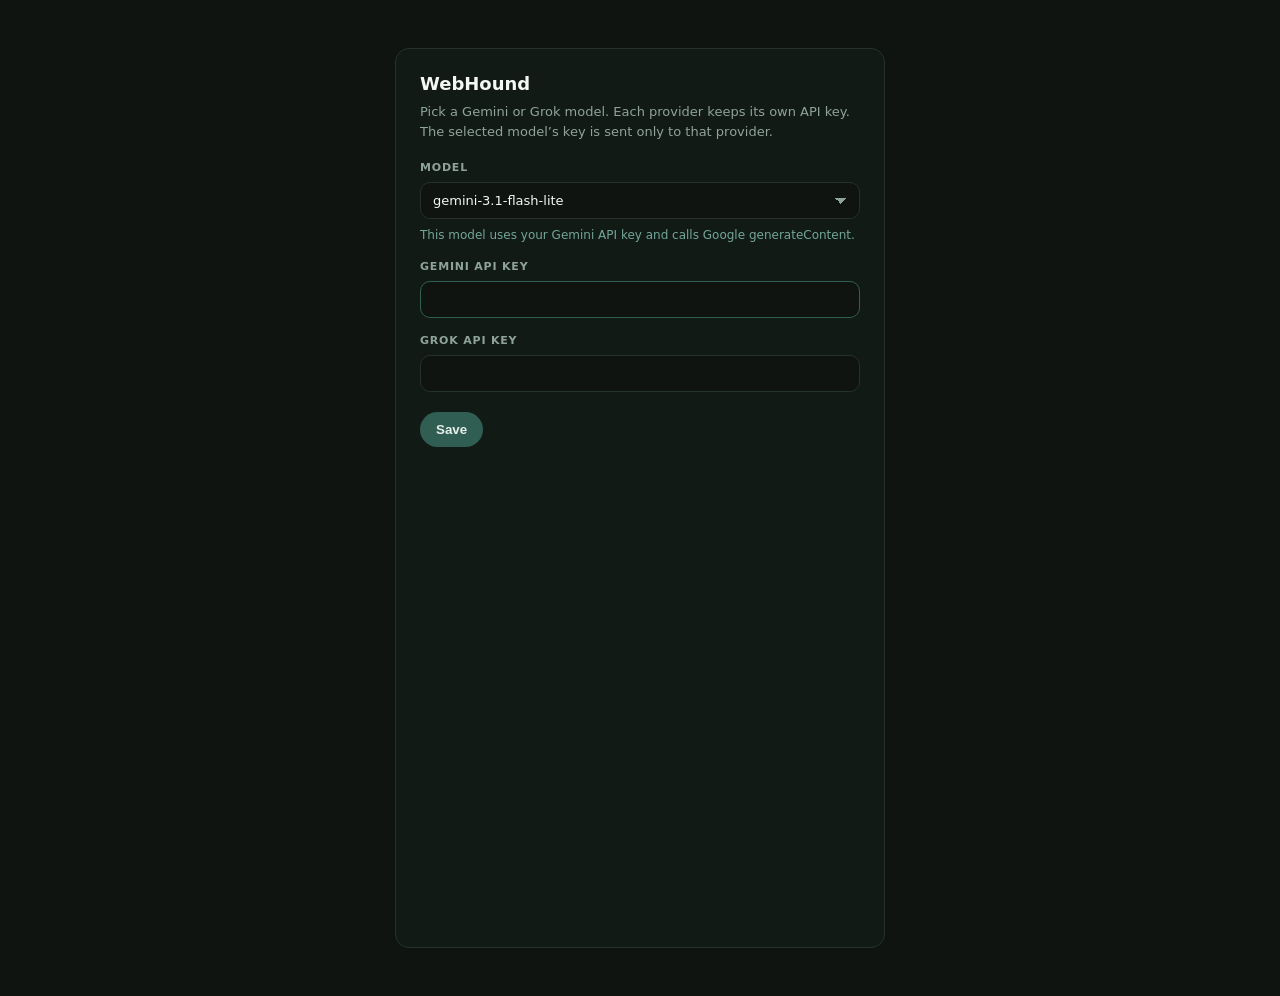
==== extension/options.html @ a402505d "initial commit" ====
<!DOCTYPE html>
<html lang="en">
  <head>
    <meta charset="UTF-8" />
    <title>WebHound options</title>
    <style>
      :root {
        color-scheme: dark;
      }
      body {
        margin: 0;
        min-height: 100vh;
        background: #0f1410;
        color: #f4f7f4;
        font-family: Inter, system-ui, sans-serif;
        display: flex;
        justify-content: center;
        padding: 48px 16px;
      }
      .card {
        width: min(440px, 100%);
        background: #121a16;
        border: 1px solid #24312d;
        border-radius: 14px;
        padding: 24px;
      }
      h1 {
        font-size: 18px;
        margin: 0 0 8px;
      }
      p {
        color: #8fa39a;
        font-size: 13px;
        line-height: 1.5;
        margin: 0 0 20px;
      }
      label {
        display: block;
        font-size: 11px;
        font-weight: 700;
        letter-spacing: 0.8px;
        text-transform: uppercase;
        color: #8fa39a;
        margin-bottom: 8px;
      }
      input,
      select {
        width: 100%;
        box-sizing: border-box;
        background: #0f1410;
        border: 1px solid #24312d;
        color: #f4f7f4;
        border-radius: 10px;
        padding: 10px 12px;
        font-size: 13px;
        font-family: inherit;
      }
      select {
        appearance: none;
        background-image: linear-gradient(45deg, transparent 50%, #8fa39a 50%),
          linear-gradient(135deg, #8fa39a 50%, transparent 50%);
        background-position:
          calc(100% - 18px) 50%,
          calc(100% - 12px) 50%;
        background-size:
          6px 6px,
          6px 6px;
        background-repeat: no-repeat;
      }
      .field {
        margin-bottom: 16px;
      }
      .field.active-key input {
        border-color: #315e52;
      }
      .note {
        margin: 8px 0 0;
        font-size: 12px;
        line-height: 1.4;
        color: #73a698;
      }
      button {
        margin-top: 4px;
        background: #315e52;
        color: #e7efeb;
        border: 0;
        border-radius: 999px;
        padding: 10px 16px;
        font-weight: 700;
        cursor: pointer;
      }
      .status {
        margin-top: 12px;
        font-size: 12px;
        color: #73a698;
        min-height: 16px;
      }
    </style>
  </head>
  <body>
    <form class="card" id="options-form">
      <h1>WebHound</h1>
      <p id="intro">
        Pick a Gemini or Grok model. Each provider keeps its own API key. The
        selected model’s key is sent only to that provider.
      </p>
      <div class="field">
        <label for="model">Model</label>
        <select id="model"></select>
        <p class="note" id="model-note"></p>
      </div>
      <div class="field" id="gemini-field">
        <label for="gemini-key">Gemini API key</label>
        <input id="gemini-key" type="password" autocomplete="off" spellcheck="false" />
      </div>
      <div class="field" id="grok-field">
        <label for="grok-key">Grok API key</label>
        <input id="grok-key" type="password" autocomplete="off" spellcheck="false" />
      </div>
      <button type="submit">Save</button>
      <div class="status" id="status"></div>
    </form>
    <script type="module" src="options.js"></script>
  </body>
</html>
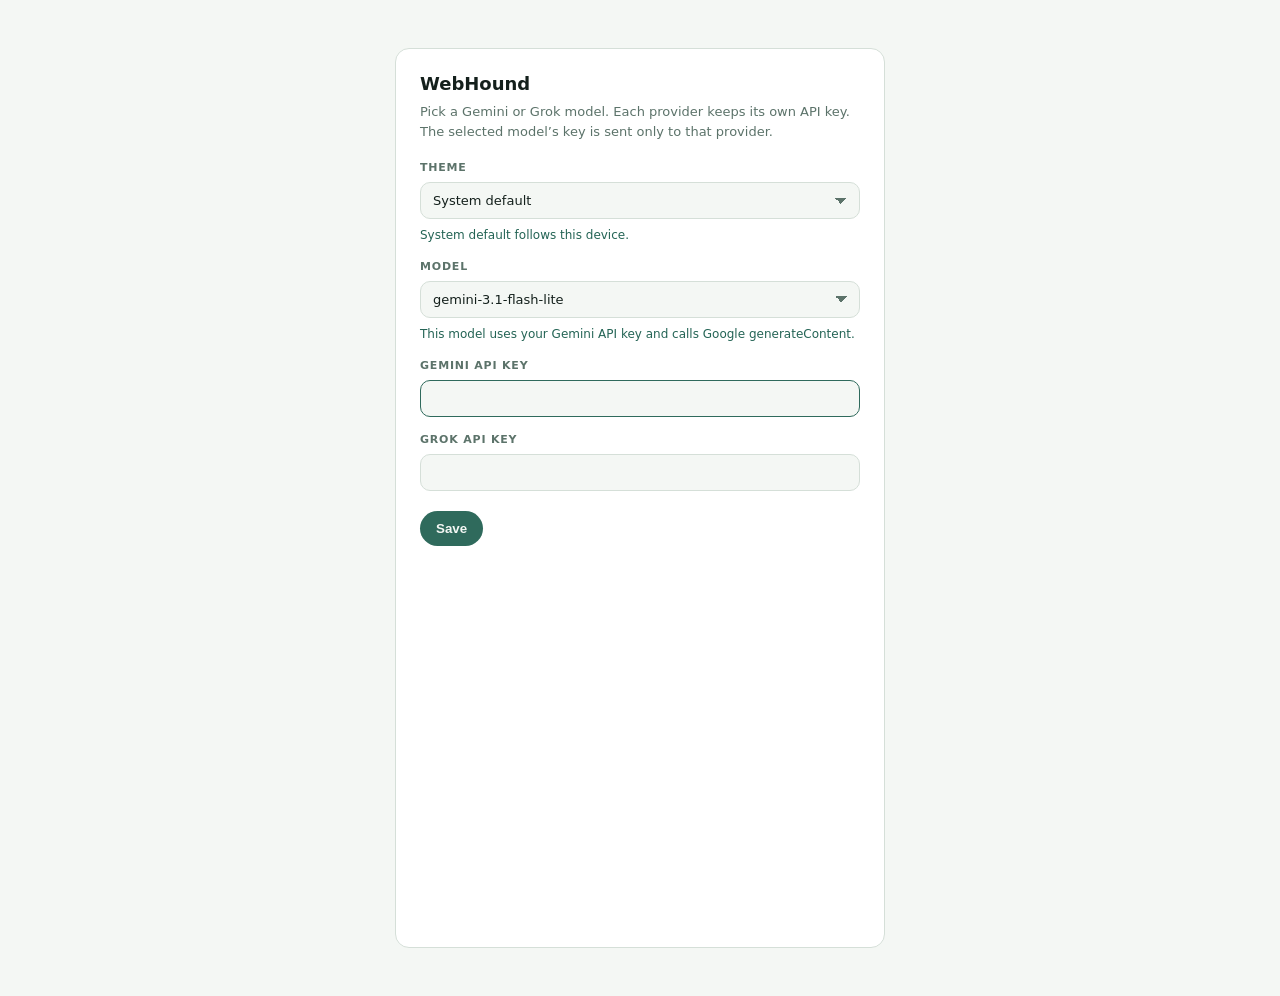
==== commit a093c3b6: "removed glow, added jump links to summary" ====
--- a/extension/options.html
+++ b/extension/options.html
@@ -4,14 +4,51 @@
     <meta charset="UTF-8" />
     <title>WebHound options</title>
     <style>
-      :root {
+      :root,
+      :root[data-theme="dark"],
+      :root[data-theme="system"] {
         color-scheme: dark;
+        --bg: #0f1410;
+        --card: #121a16;
+        --border: #24312d;
+        --title: #f4f7f4;
+        --muted: #8fa39a;
+        --field: #0f1410;
+        --accent: #315e52;
+        --note: #73a698;
+        --button: #e7efeb;
+      }
+      :root[data-theme="light"] {
+        color-scheme: light;
+        --bg: #f4f7f4;
+        --card: #ffffff;
+        --border: #d5dfd8;
+        --title: #14201c;
+        --muted: #5c736a;
+        --field: #f4f7f4;
+        --accent: #2f6a5c;
+        --note: #246455;
+        --button: #f4f7f4;
+      }
+      @media (prefers-color-scheme: light) {
+        :root[data-theme="system"] {
+          color-scheme: light;
+          --bg: #f4f7f4;
+          --card: #ffffff;
+          --border: #d5dfd8;
+          --title: #14201c;
+          --muted: #5c736a;
+          --field: #f4f7f4;
+          --accent: #2f6a5c;
+          --note: #246455;
+          --button: #f4f7f4;
+        }
       }
       body {
         margin: 0;
         min-height: 100vh;
-        background: #0f1410;
-        color: #f4f7f4;
+        background: var(--bg);
+        color: var(--title);
         font-family: Inter, system-ui, sans-serif;
         display: flex;
         justify-content: center;
@@ -19,8 +56,8 @@
       }
       .card {
         width: min(440px, 100%);
-        background: #121a16;
-        border: 1px solid #24312d;
+        background: var(--card);
+        border: 1px solid var(--border);
         border-radius: 14px;
         padding: 24px;
       }
@@ -29,7 +66,7 @@
         margin: 0 0 8px;
       }
       p {
-        color: #8fa39a;
+        color: var(--muted);
         font-size: 13px;
         line-height: 1.5;
         margin: 0 0 20px;
@@ -40,16 +77,16 @@
         font-weight: 700;
         letter-spacing: 0.8px;
         text-transform: uppercase;
-        color: #8fa39a;
+        color: var(--muted);
         margin-bottom: 8px;
       }
       input,
       select {
         width: 100%;
         box-sizing: border-box;
-        background: #0f1410;
-        border: 1px solid #24312d;
-        color: #f4f7f4;
+        background: var(--field);
+        border: 1px solid var(--border);
+        color: var(--title);
         border-radius: 10px;
         padding: 10px 12px;
         font-size: 13px;
@@ -57,8 +94,8 @@
       }
       select {
         appearance: none;
-        background-image: linear-gradient(45deg, transparent 50%, #8fa39a 50%),
-          linear-gradient(135deg, #8fa39a 50%, transparent 50%);
+        background-image: linear-gradient(45deg, transparent 50%, var(--muted) 50%),
+          linear-gradient(135deg, var(--muted) 50%, transparent 50%);
         background-position:
           calc(100% - 18px) 50%,
           calc(100% - 12px) 50%;
@@ -71,18 +108,18 @@
         margin-bottom: 16px;
       }
       .field.active-key input {
-        border-color: #315e52;
+        border-color: var(--accent);
       }
       .note {
         margin: 8px 0 0;
         font-size: 12px;
         line-height: 1.4;
-        color: #73a698;
+        color: var(--note);
       }
       button {
         margin-top: 4px;
-        background: #315e52;
-        color: #e7efeb;
+        background: var(--accent);
+        color: var(--button);
         border: 0;
         border-radius: 999px;
         padding: 10px 16px;
@@ -92,7 +129,7 @@
       .status {
         margin-top: 12px;
         font-size: 12px;
-        color: #73a698;
+        color: var(--note);
         min-height: 16px;
       }
     </style>
@@ -104,6 +141,15 @@
         Pick a Gemini or Grok model. Each provider keeps its own API key. The
         selected model’s key is sent only to that provider.
       </p>
+      <div class="field">
+        <label for="theme">Theme</label>
+        <select id="theme">
+          <option value="system">System default</option>
+          <option value="light">Light</option>
+          <option value="dark">Dark</option>
+        </select>
+        <p class="note" id="theme-note">System default follows this device.</p>
+      </div>
       <div class="field">
         <label for="model">Model</label>
         <select id="model"></select>
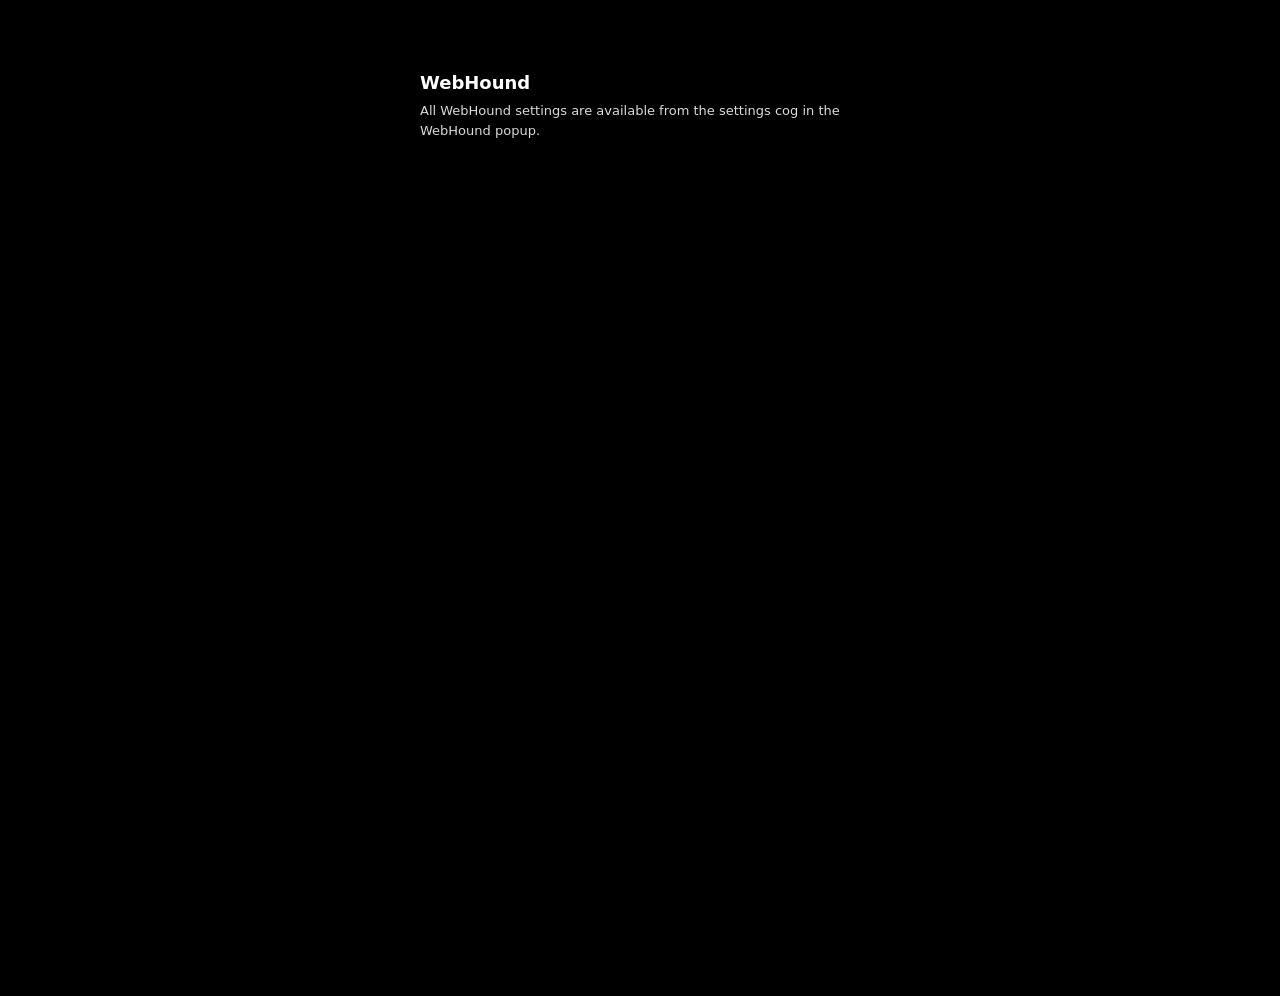
==== commit cea26414: "Version 10" ====
--- a/extension/options.html
+++ b/extension/options.html
@@ -8,40 +8,45 @@
       :root[data-theme="dark"],
       :root[data-theme="system"] {
         color-scheme: dark;
-        --bg: #0f1410;
-        --card: #121a16;
-        --border: #24312d;
-        --title: #f4f7f4;
-        --muted: #8fa39a;
-        --field: #0f1410;
-        --accent: #315e52;
-        --note: #73a698;
-        --button: #e7efeb;
+        --green: #315e52;
+        --white: #ffffff;
+        --light-gray: #d9d9d9;
+        --dark-gray: #333333;
+        --black: #000000;
+        --bg: var(--black);
+        --card: var(--dark-gray);
+        --border: var(--light-gray);
+        --title: var(--white);
+        --muted: var(--light-gray);
+        --field: var(--black);
+        --accent: var(--green);
+        --note: var(--light-gray);
+        --button: var(--white);
       }
       :root[data-theme="light"] {
         color-scheme: light;
-        --bg: #f4f7f4;
-        --card: #ffffff;
-        --border: #d5dfd8;
-        --title: #14201c;
-        --muted: #5c736a;
-        --field: #f4f7f4;
-        --accent: #2f6a5c;
-        --note: #246455;
-        --button: #f4f7f4;
+        --bg: var(--light-gray);
+        --card: var(--white);
+        --border: var(--dark-gray);
+        --title: var(--black);
+        --muted: var(--dark-gray);
+        --field: var(--light-gray);
+        --accent: var(--green);
+        --note: var(--dark-gray);
+        --button: var(--white);
       }
       @media (prefers-color-scheme: light) {
         :root[data-theme="system"] {
           color-scheme: light;
-          --bg: #f4f7f4;
-          --card: #ffffff;
-          --border: #d5dfd8;
-          --title: #14201c;
-          --muted: #5c736a;
-          --field: #f4f7f4;
-          --accent: #2f6a5c;
-          --note: #246455;
-          --button: #f4f7f4;
+          --bg: var(--light-gray);
+          --card: var(--white);
+          --border: var(--dark-gray);
+          --title: var(--black);
+          --muted: var(--dark-gray);
+          --field: var(--light-gray);
+          --accent: var(--green);
+          --note: var(--dark-gray);
+          --button: var(--white);
         }
       }
       body {
@@ -56,9 +61,7 @@
       }
       .card {
         width: min(440px, 100%);
-        background: var(--card);
-        border: 1px solid var(--border);
-        border-radius: 14px;
+        background: var(--bg);
         padding: 24px;
       }
       h1 {
@@ -107,8 +110,17 @@
       .field {
         margin-bottom: 16px;
       }
-      .field.active-key input {
-        border-color: var(--accent);
+      .checkbox {
+        display: flex;
+        align-items: center;
+        gap: 8px;
+        margin: 0;
+        cursor: pointer;
+      }
+      .checkbox input {
+        width: auto;
+        margin: 0;
+        accent-color: var(--accent);
       }
       .note {
         margin: 8px 0 0;
@@ -135,37 +147,12 @@
     </style>
   </head>
   <body>
-    <form class="card" id="options-form">
+    <main class="card">
       <h1>WebHound</h1>
       <p id="intro">
-        Pick a Gemini or Grok model. Each provider keeps its own API key. The
-        selected model’s key is sent only to that provider.
+        All WebHound settings are available from the settings cog in the
+        WebHound popup.
       </p>
-      <div class="field">
-        <label for="theme">Theme</label>
-        <select id="theme">
-          <option value="system">System default</option>
-          <option value="light">Light</option>
-          <option value="dark">Dark</option>
-        </select>
-        <p class="note" id="theme-note">System default follows this device.</p>
-      </div>
-      <div class="field">
-        <label for="model">Model</label>
-        <select id="model"></select>
-        <p class="note" id="model-note"></p>
-      </div>
-      <div class="field" id="gemini-field">
-        <label for="gemini-key">Gemini API key</label>
-        <input id="gemini-key" type="password" autocomplete="off" spellcheck="false" />
-      </div>
-      <div class="field" id="grok-field">
-        <label for="grok-key">Grok API key</label>
-        <input id="grok-key" type="password" autocomplete="off" spellcheck="false" />
-      </div>
-      <button type="submit">Save</button>
-      <div class="status" id="status"></div>
-    </form>
-    <script type="module" src="options.js"></script>
+    </main>
   </body>
 </html>
